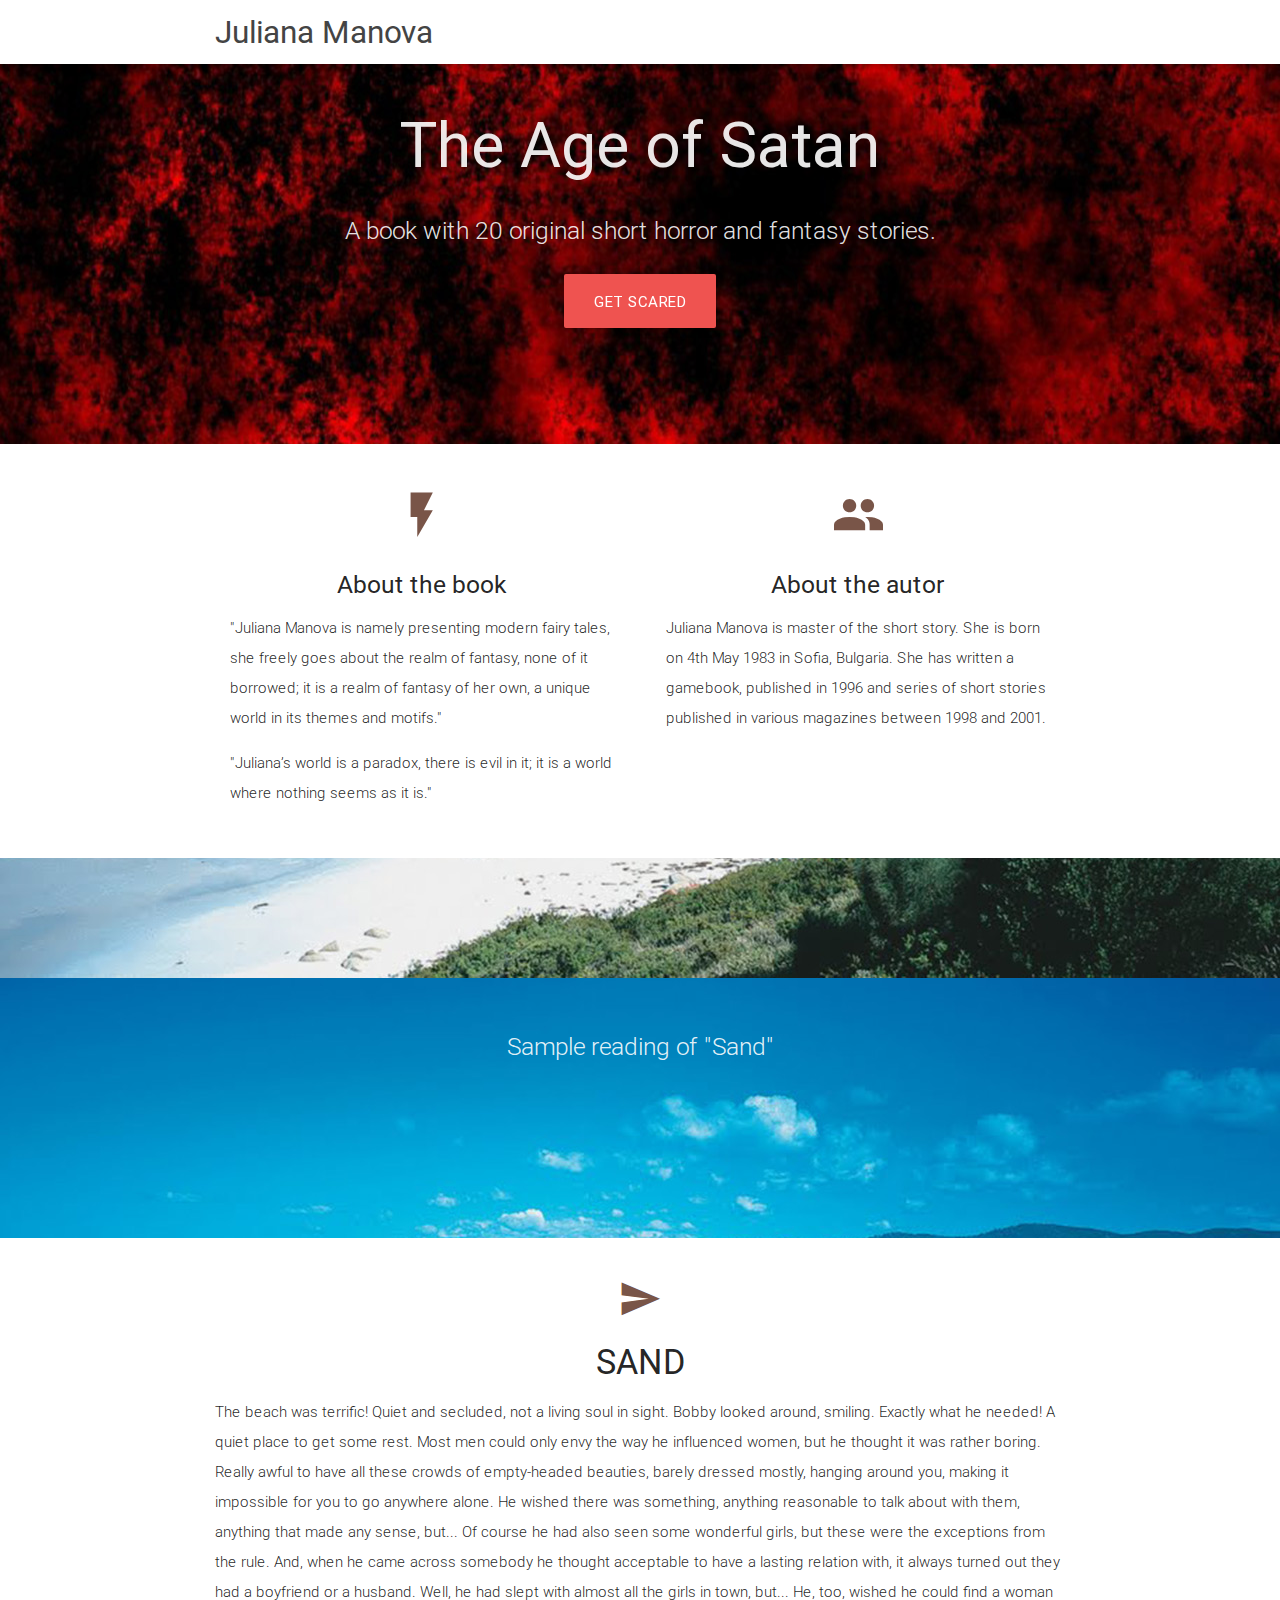
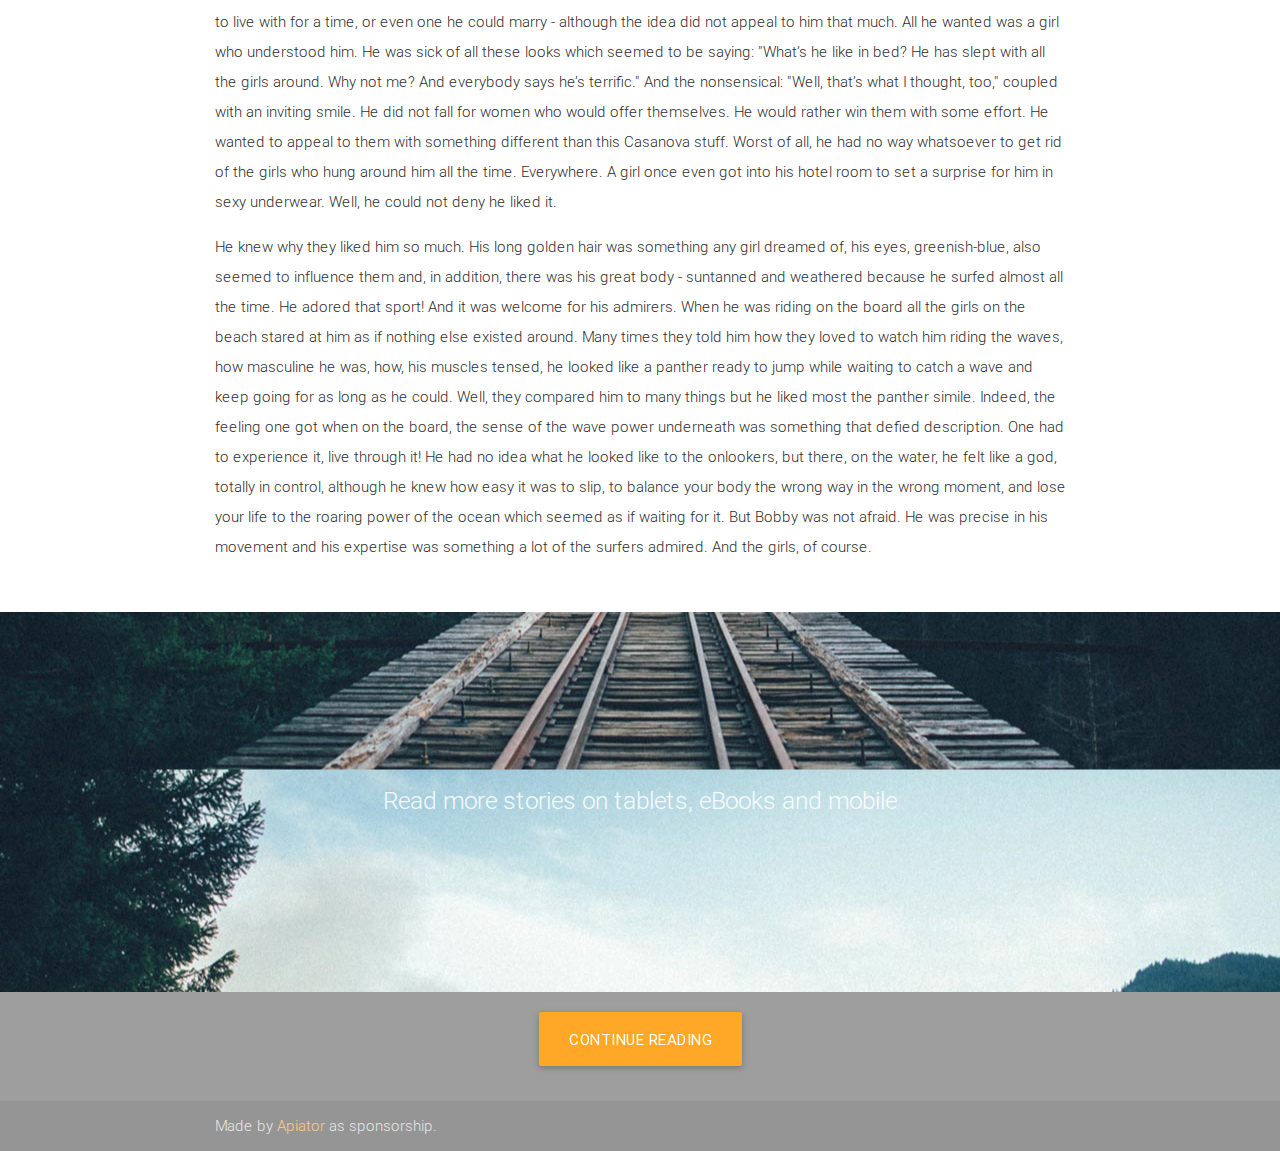
==== index.html @ d9682279 "meta added" ====
<!DOCTYPE html>
<html lang="en">
<head>
  <meta http-equiv="Content-Type" content="text/html; charset=UTF-8"/>
  <meta name="viewport" content="width=device-width, initial-scale=1, maximum-scale=1.0, user-scalable=no"/>
  <title>The Age of Satan - by Juliana Manova</title>
    <meta name="description" content="The Age of Satan is book by Juliana Manova. This book contains 20 short horror stories and fantastic stories." />
    <meta name="keywords" content="The Age of Satan, horror book, horror stories, fantastic stories" />
    <meta name="author" content="Juliana Manova" />
    <meta name="robots" content="index, follow" />
  <!-- CSS  -->
  <link href="css/materialize.css" type="text/css" rel="stylesheet" media="screen,projection"/>
  <link href="css/style.css" type="text/css" rel="stylesheet" media="screen,projection"/>
</head>
<body>
  <nav class="white" role="navigation">
    <div class="nav-wrapper container">
      <a id="logo-container" href="#" class="brand-logo">Juliana Manova</a>

    </div>
  </nav>

  <div id="index-banner" class="parallax-container">
    <div class="section no-pad-bot">
      <div class="container">
        <br><br>
        <h1 class="header center text-lighten-2">The Age of Satan</h1>
        <div class="row center">
          <h5 class="header col s12 light">A book with 20 original short horror and fantasy stories.</h5>
        </div>
        <div class="row center">
          <a href="https://leanpub.com/theageofsatan" id="download-button" class="btn-large waves-effect waves-light red lighten-1">Get Scared</a>
        </div>
        <br><br>

      </div>
    </div>
    <div class="parallax"><img src="ageofthesatan.jpg" alt="The Age of Satan cover"></div>
  </div>


  <div class="container">
    <div class="section">

      <!--   Icon Section   -->
      <div class="row">
        <div class="col s12 m6">
          <div class="icon-block">
            <h2 class="center brown-text"><i class="mdi-image-flash-on"></i></h2>
            <h5 class="center">About the book</h5>

            <p class="light">"Juliana Manova is namely presenting modern fairy tales, she freely goes about the realm of fantasy, none of it borrowed; it is a realm of fantasy of her own, a unique world in its themes and motifs."</p>
              <p class="light">"Juliana’s world is a paradox, there is evil in it; it is a world where nothing seems as it is."</p>
          </div>
        </div>

        <div class="col s12 m6">
          <div class="icon-block">
            <h2 class="center brown-text"><i class="mdi-social-group"></i></h2>
            <h5 class="center">About the autor</h5>

            <p class="light">Juliana Manova is master of the short story. She is born on 4th May 1983 in Sofia, Bulgaria. She has written a gamebook, published in 1996 and series of short stories published in various magazines between 1998 and 2001.</p>
          </div>
        </div>

      </div>

    </div>
  </div>


  <div class="parallax-container valign-wrapper">
    <div class="section no-pad-bot">
      <div class="container">
        <div class="row center">
          <h5 class="header col s12 light">Sample reading of "Sand"</h5>
        </div>
      </div>
    </div>
    <div class="parallax"><img src="sand-story.jpg" alt="Sand story cover"></div>
  </div>

  <div class="container">
    <div class="section">

      <div class="row">
        <div class="col s12 center">
          <h3><i class="mdi-content-send brown-text"></i></h3>
          <h4>SAND</h4>
            <p class="left-align light">The beach was terrific! Quiet and secluded, not a living soul in sight. Bobby looked around, smiling. Exactly what he needed! A quiet place to get some rest. Most men could only envy the way he influenced women, but he thought it was rather boring. Really awful to have all these crowds of empty-headed beauties, barely dressed mostly, hanging around you, making it impossible for you to go anywhere alone. He wished there was something, anything reasonable to talk about with them, anything that made any sense, but... Of course he had also seen some wonderful girls, but these were the exceptions from the rule. And, when he came across somebody he thought acceptable to have a lasting relation with, it always turned out they had a boyfriend or a husband. Well, he had slept with almost all the girls in town, but... He, too, wished he could find a woman to live with for a time, or even one he could marry - although the idea did not appeal to him that much. All he wanted was a girl who understood him. He was sick of all these looks which seemed to be saying: "What’s he like in bed? He has slept with all the girls around. Why not me? And everybody says he’s terrific." And the nonsensical: "Well, that’s what I thought, too," coupled with an inviting smile. He did not fall for women who would offer themselves. He would rather win them with some effort. He wanted to appeal to them with something different than this Casanova stuff. Worst of all, he had no way whatsoever to get rid of the girls who hung around him all the time. Everywhere. A girl once even got into his hotel room to set a surprise for him in sexy underwear. Well, he could not deny he liked it.</p>
            <p class="left-align light">He knew why they liked him so much. His long golden hair was something any girl dreamed of, his eyes, greenish-blue, also seemed to influence them and, in addition, there was his great body - suntanned and weathered because he surfed almost all the time. He adored that sport! And it was welcome for his admirers. When he was riding on the board all the girls on the beach stared at him as if nothing else existed around. Many times they told him how they loved to watch him riding the waves, how masculine he was, how, his muscles tensed, he looked like a panther ready to jump while waiting to catch a wave and keep going for as long as he could. Well, they compared him to many things but he liked most the panther simile. Indeed, the feeling one got when on the board, the sense of the wave power underneath was something that defied description. One had to experience it, live through it! He had no idea what he looked like to the onlookers, but there, on the water, he felt like a god, totally in control, although he knew how easy it was to slip, to balance your body the wrong way in the wrong moment, and lose your life to the roaring power of the ocean which seemed as if waiting for it. But Bobby was not afraid. He was precise in his movement and his expertise was something a lot of the surfers admired. And the girls, of course.</p>
        </div>
      </div>

    </div>
  </div>


  <div class="parallax-container valign-wrapper">
    <div class="section no-pad-bot">
      <div class="container">
        <div class="row center">
          <h5 class="header col s12 light">Read more stories on tablets, eBooks and mobile</h5>
        </div>
      </div>
    </div>
    <div class="parallax"><img src="readroad.jpg" alt="Read more stories down the road"></div>
  </div>

  <footer class="page-footer grey">
    <div class="container">
        <div class="row center">
            <a href="https://leanpub.com/theageofsatan" id="download-button" class="btn-large waves-effect waves-light orange lighten-1">Continue reading</a>
        </div>
    </div>
    <div class="footer-copyright">
      <div class="container">
      Made by <a class="orange-text text-lighten-3" href="http://www.apiator.net/">Apiator</a> as sponsorship.
      </div>
    </div>
  </footer>


  <!--  Scripts-->
  <script src="https://code.jquery.com/jquery-2.1.1.min.js"></script>
  <script src="js/materialize.js"></script>
  <script src="js/init.js"></script>

  </body>
</html>
---- css/style.css ----
/* Custom Stylesheet */
/**
 * Use this file to override Materialize files so you can update
 * the core Materialize files in the future
 *
 * Made By MaterializeCSS.com
 */

nav ul a,
nav .brand-logo {
  color: #444;
}

p {
  line-height: 2rem;
}

.button-collapse {
  color: #26a69a;
}

.parallax-container {
  min-height: 380px;
  line-height: 0;
  height: auto;
  color: rgba(255,255,255,.9);
}
  .parallax-container .section {
    width: 100%;
  }

@media only screen and (max-width : 992px) {
  .parallax-container .section {
    position: absolute;
    top: 40%;
  }
  #index-banner .section {
    top: 10%;
  }
}

@media only screen and (max-width : 600px) {
  #index-banner .section {
    top: 0;
  }
}


.icon-block {
  padding: 0 15px;
}

footer.page-footer {
  margin: 0;
}
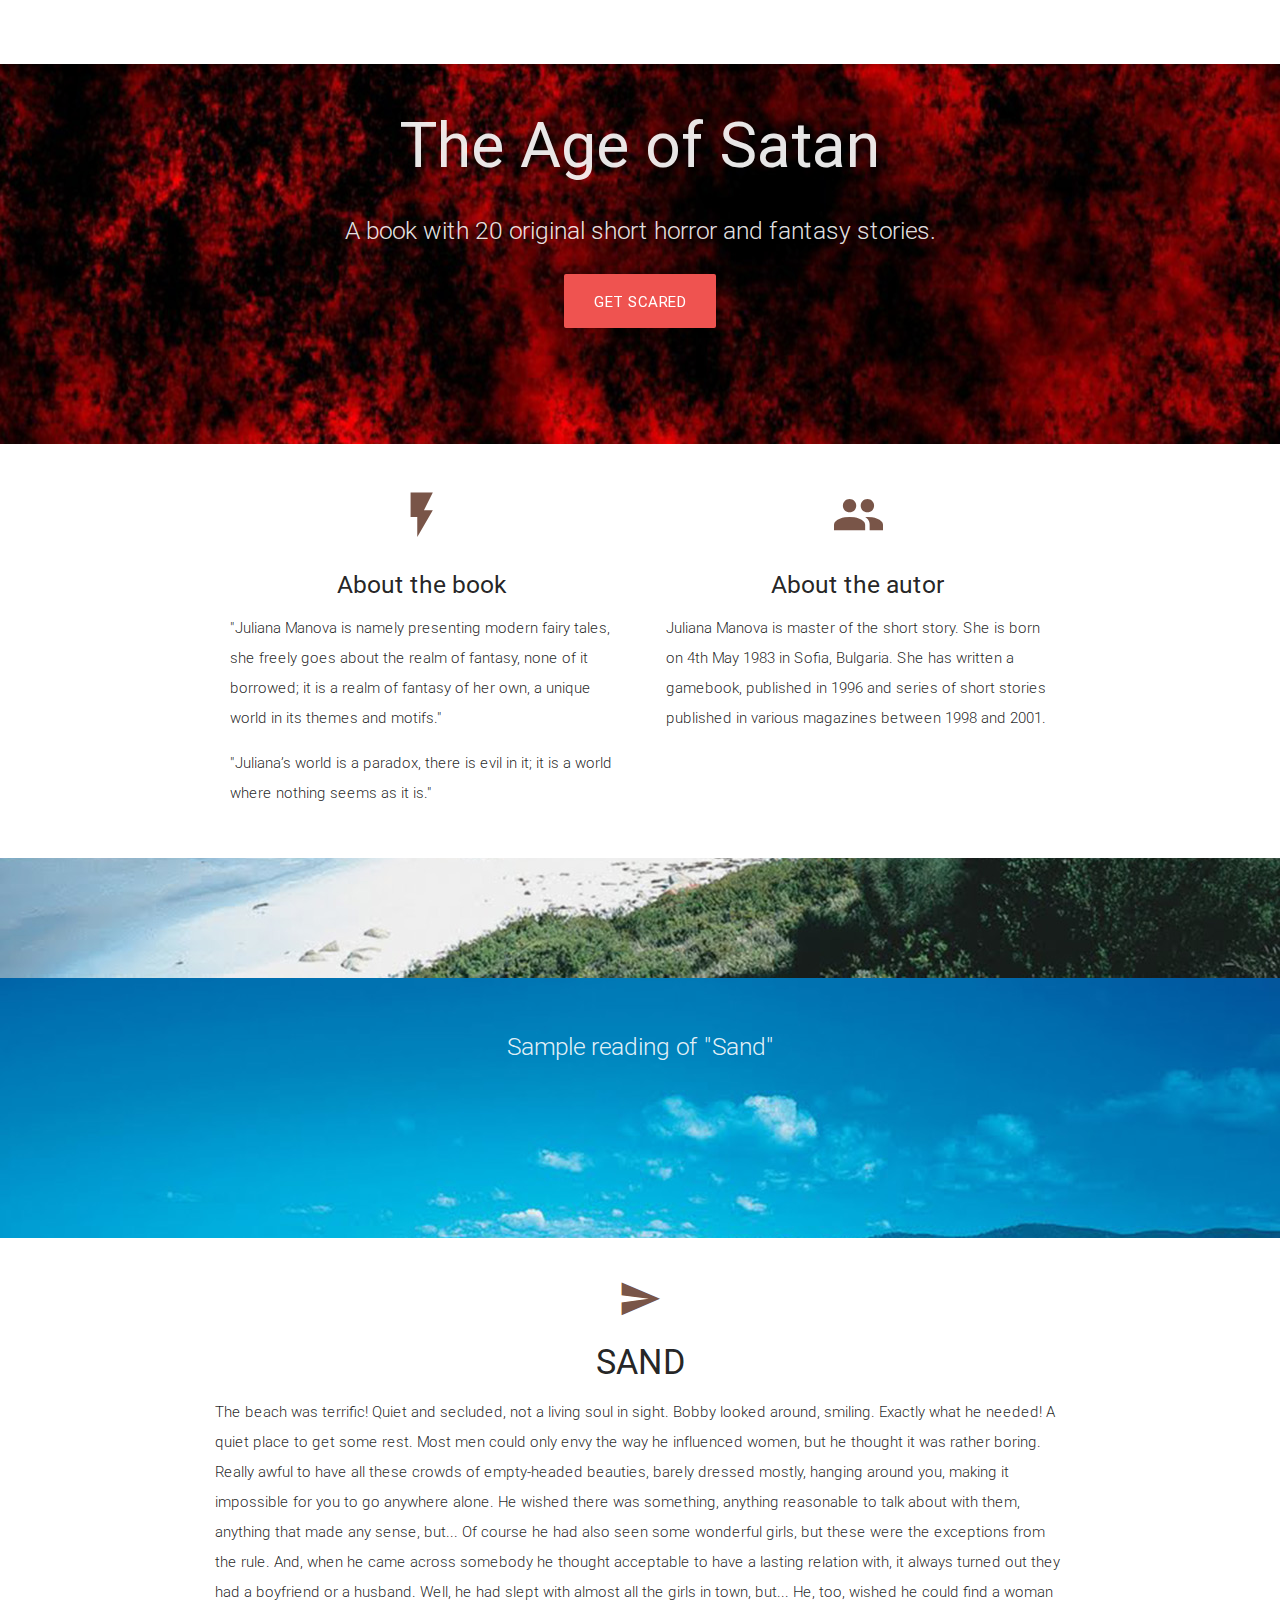
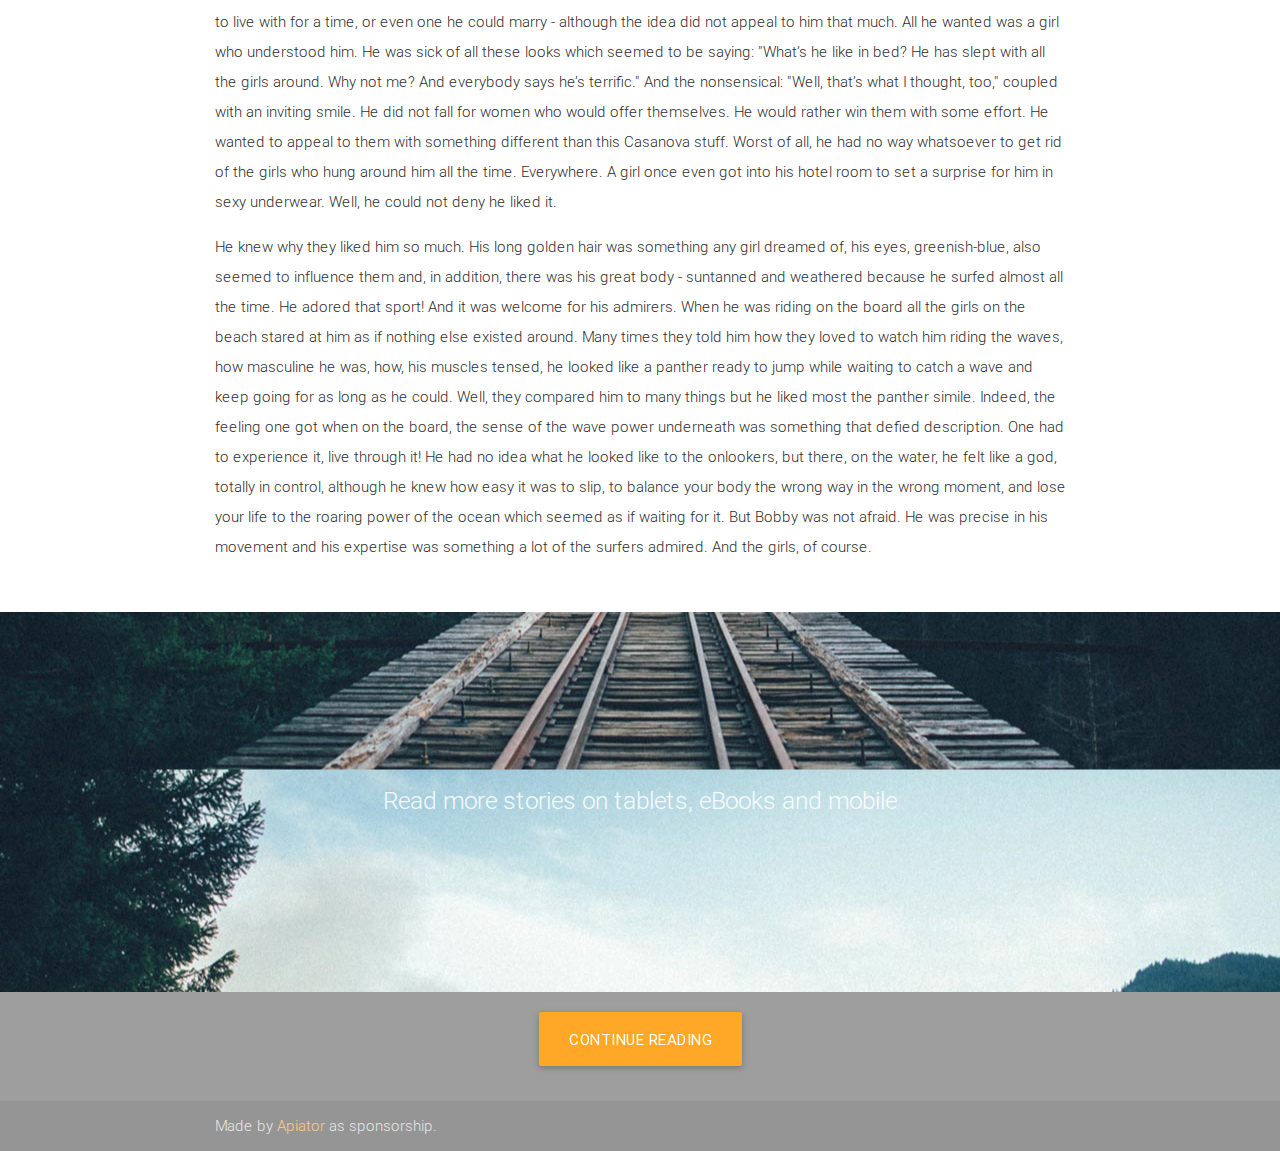
==== commit 15cecd5a: "styles inlined" ====
--- a/index.html
+++ b/index.html
@@ -9,8 +9,46 @@
     <meta name="author" content="Juliana Manova" />
     <meta name="robots" content="index, follow" />
   <!-- CSS  -->
-  <link href="css/materialize.css" type="text/css" rel="stylesheet" media="screen,projection"/>
-  <link href="css/style.css" type="text/css" rel="stylesheet" media="screen,projection"/>
+  <link href="css/materialize.min.css" type="text/css" rel="stylesheet" media="screen,projection"/>
+    <style type="text/css">
+        p {
+            line-height: 2rem;
+        }
+        .parallax-container {
+            min-height: 380px;
+            line-height: 0;
+            height: auto;
+            color: rgba(255,255,255,.9);
+        }
+        .parallax-container .section {
+            width: 100%;
+        }
+
+        @media only screen and (max-width : 992px) {
+            .parallax-container .section {
+                position: absolute;
+                top: 40%;
+            }
+            #index-banner .section {
+                top: 10%;
+            }
+        }
+
+        @media only screen and (max-width : 600px) {
+            #index-banner .section {
+                top: 0;
+            }
+        }
+
+
+        .icon-block {
+            padding: 0 15px;
+        }
+
+        footer.page-footer {
+            margin: 0;
+        }
+    </style>
 </head>
 <body>
   <nav class="white" role="navigation">
@@ -124,7 +162,13 @@
   <!--  Scripts-->
   <script src="https://code.jquery.com/jquery-2.1.1.min.js"></script>
   <script src="js/materialize.js"></script>
-  <script src="js/init.js"></script>
+  <script type="text/javascript">
+      (function($){
+          $(function(){
+              $('.parallax').parallax();
+          });
+      })(jQuery);
+  </script>
 
   </body>
 </html>
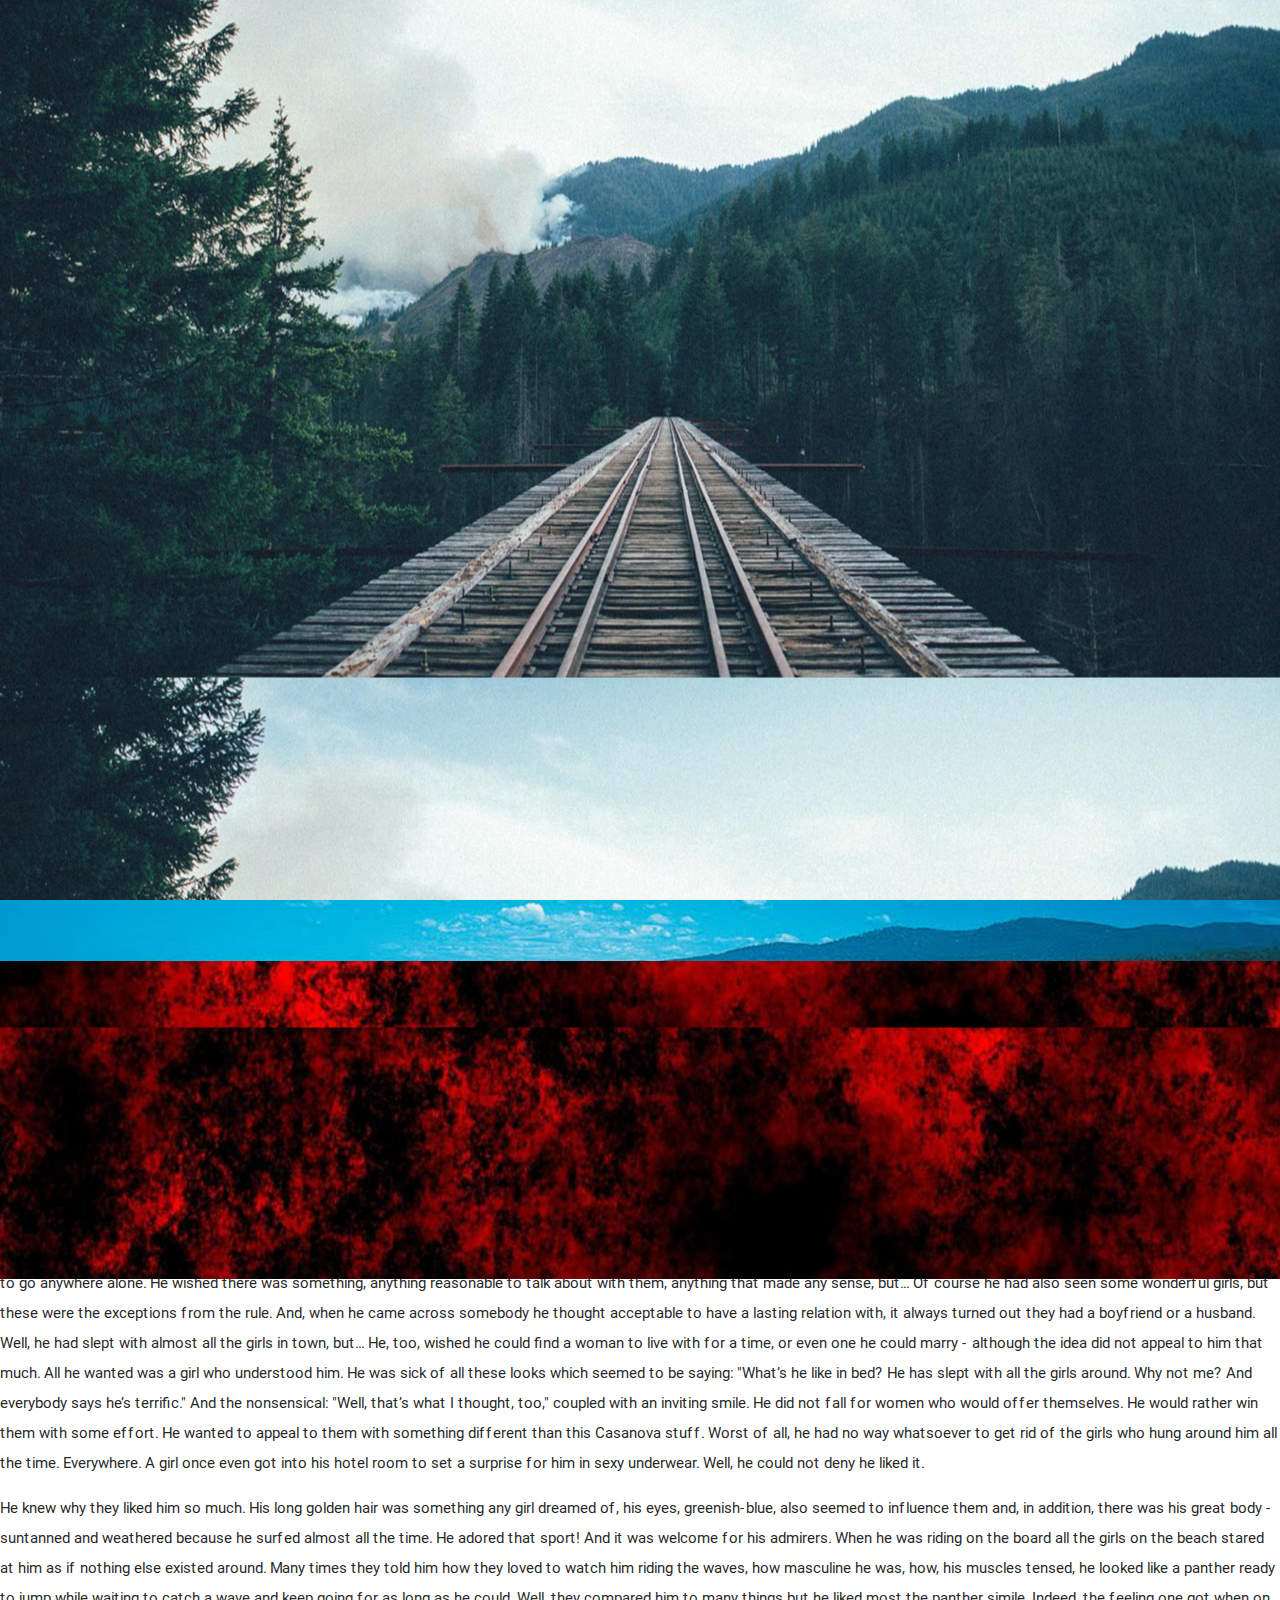
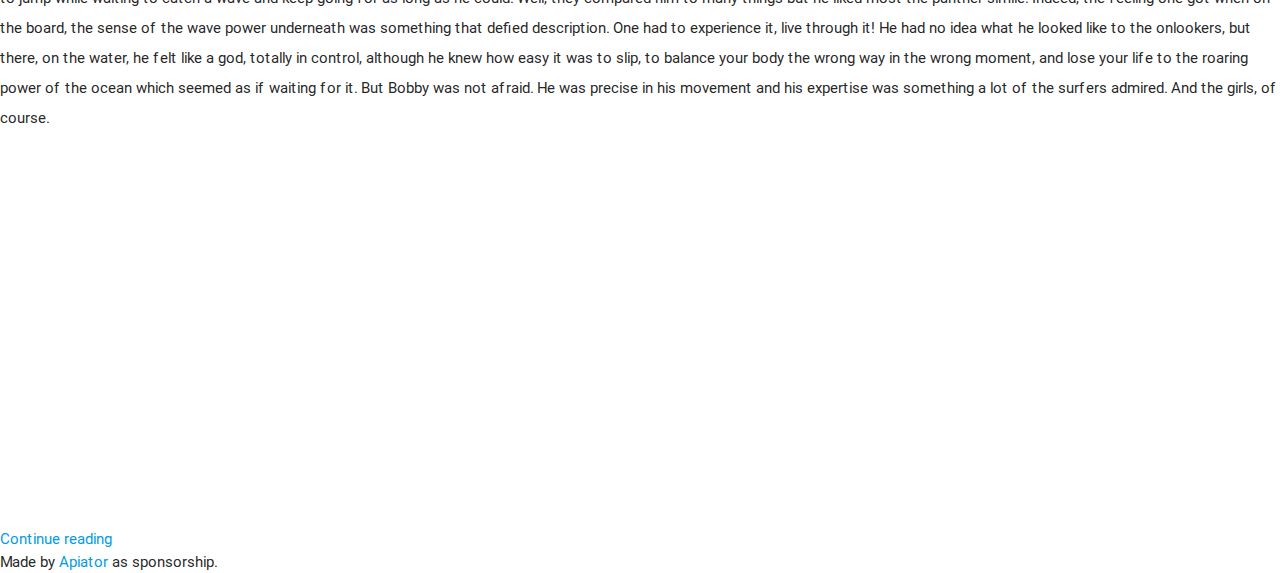
==== commit 2036f09d: "optimisations" ====
--- a/index.html
+++ b/index.html
@@ -9,7 +9,7 @@
     <meta name="author" content="Juliana Manova" />
     <meta name="robots" content="index, follow" />
   <!-- CSS  -->
-  <link href="css/materialize.min.css" type="text/css" rel="stylesheet" media="screen,projection"/>
+  <link href="css/materialize.css" type="text/css" rel="stylesheet" media="screen,projection"/>
     <style type="text/css">
         p {
             line-height: 2rem;
@@ -53,7 +53,7 @@
 <body>
   <nav class="white" role="navigation">
     <div class="nav-wrapper container">
-      <a id="logo-container" href="#" class="brand-logo">Juliana Manova</a>
+      <a id="logo-container" href="#" class="brand-logo brown-text">Juliana Manova</a>
 
     </div>
   </nav>
@@ -67,7 +67,7 @@
           <h5 class="header col s12 light">A book with 20 original short horror and fantasy stories.</h5>
         </div>
         <div class="row center">
-          <a href="https://leanpub.com/theageofsatan" id="download-button" class="btn-large waves-effect waves-light red lighten-1">Get Scared</a>
+          <a href="https://leanpub.com/theageofsatan" class="btn-large waves-effect waves-light red lighten-1">Get Scared</a>
         </div>
         <br><br>
 
@@ -148,7 +148,7 @@
   <footer class="page-footer grey">
     <div class="container">
         <div class="row center">
-            <a href="https://leanpub.com/theageofsatan" id="download-button" class="btn-large waves-effect waves-light orange lighten-1">Continue reading</a>
+            <a href="https://leanpub.com/theageofsatan" class="btn-large waves-effect waves-light orange lighten-1">Continue reading</a>
         </div>
     </div>
     <div class="footer-copyright">
@@ -161,7 +161,7 @@
 
   <!--  Scripts-->
   <script src="https://code.jquery.com/jquery-2.1.1.min.js"></script>
-  <script src="js/materialize.js"></script>
+  <script src="js/materialize.min.js"></script>
   <script type="text/javascript">
       (function($){
           $(function(){
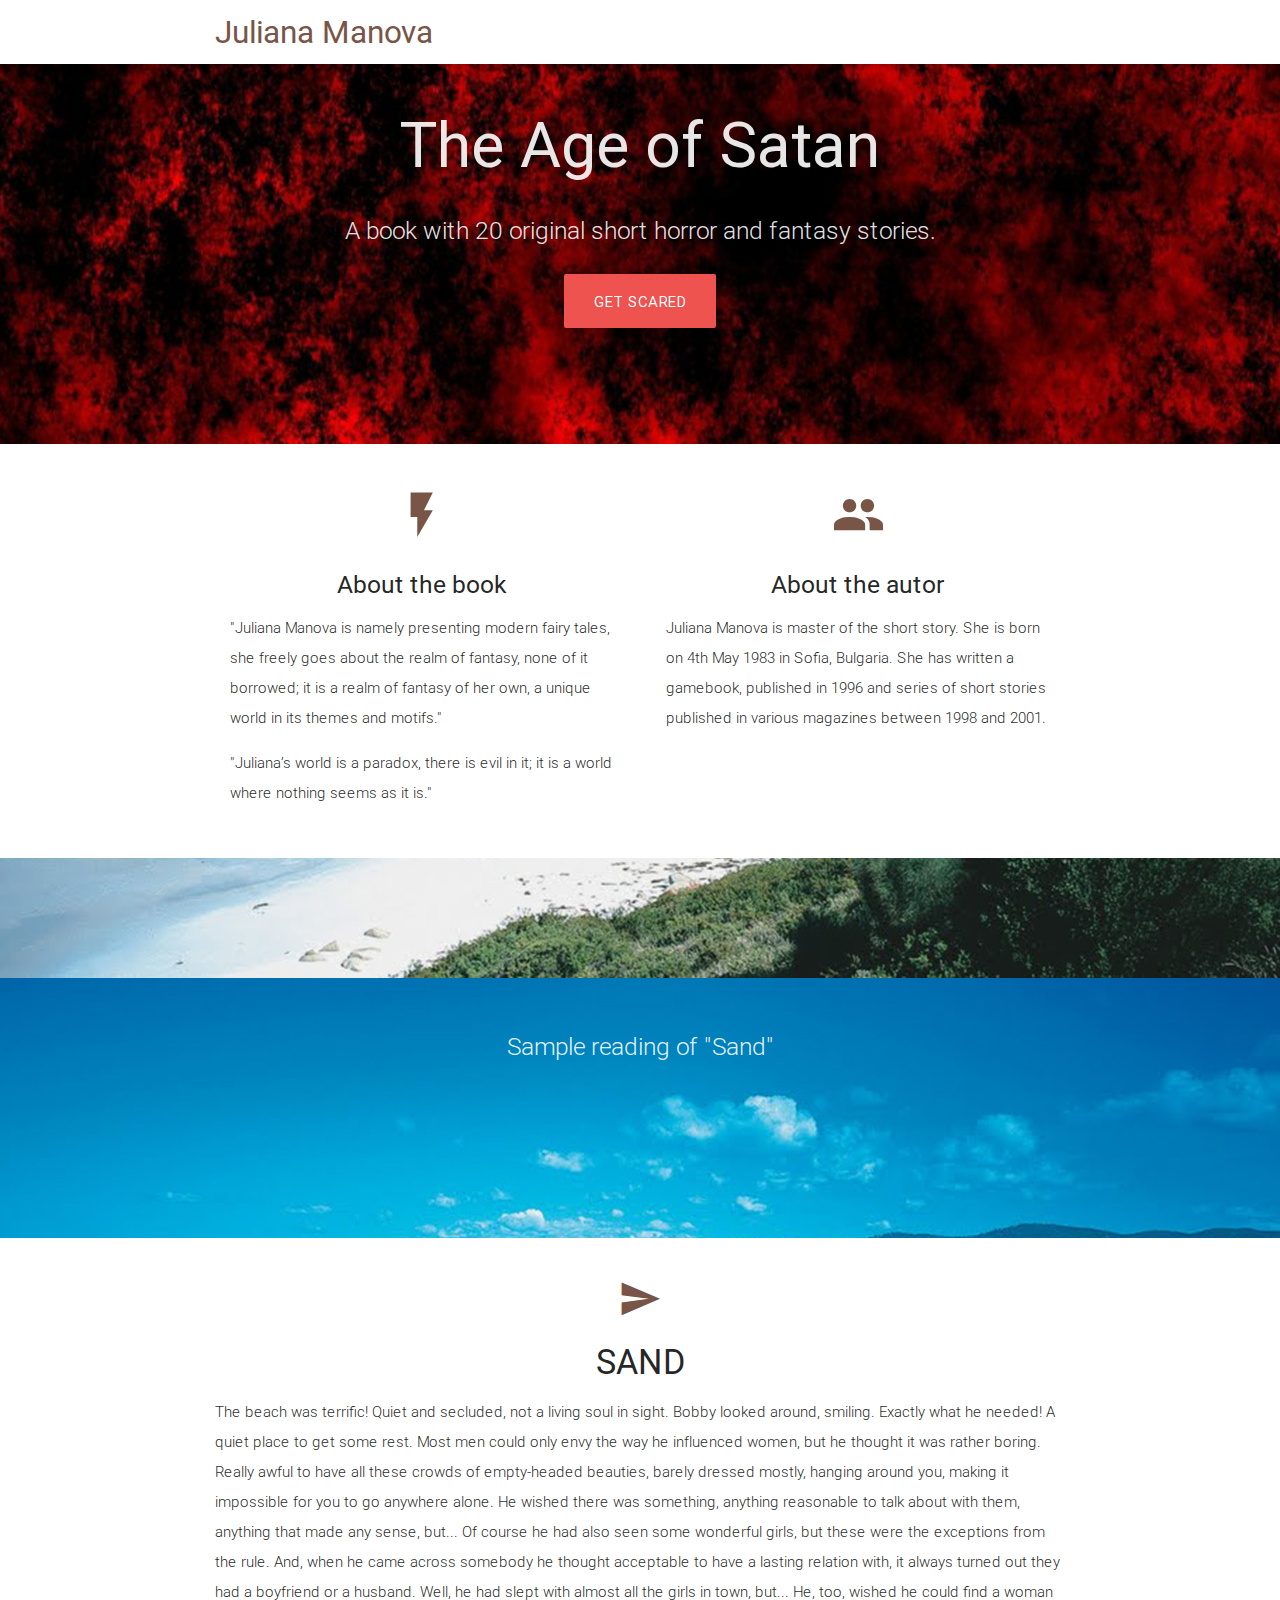
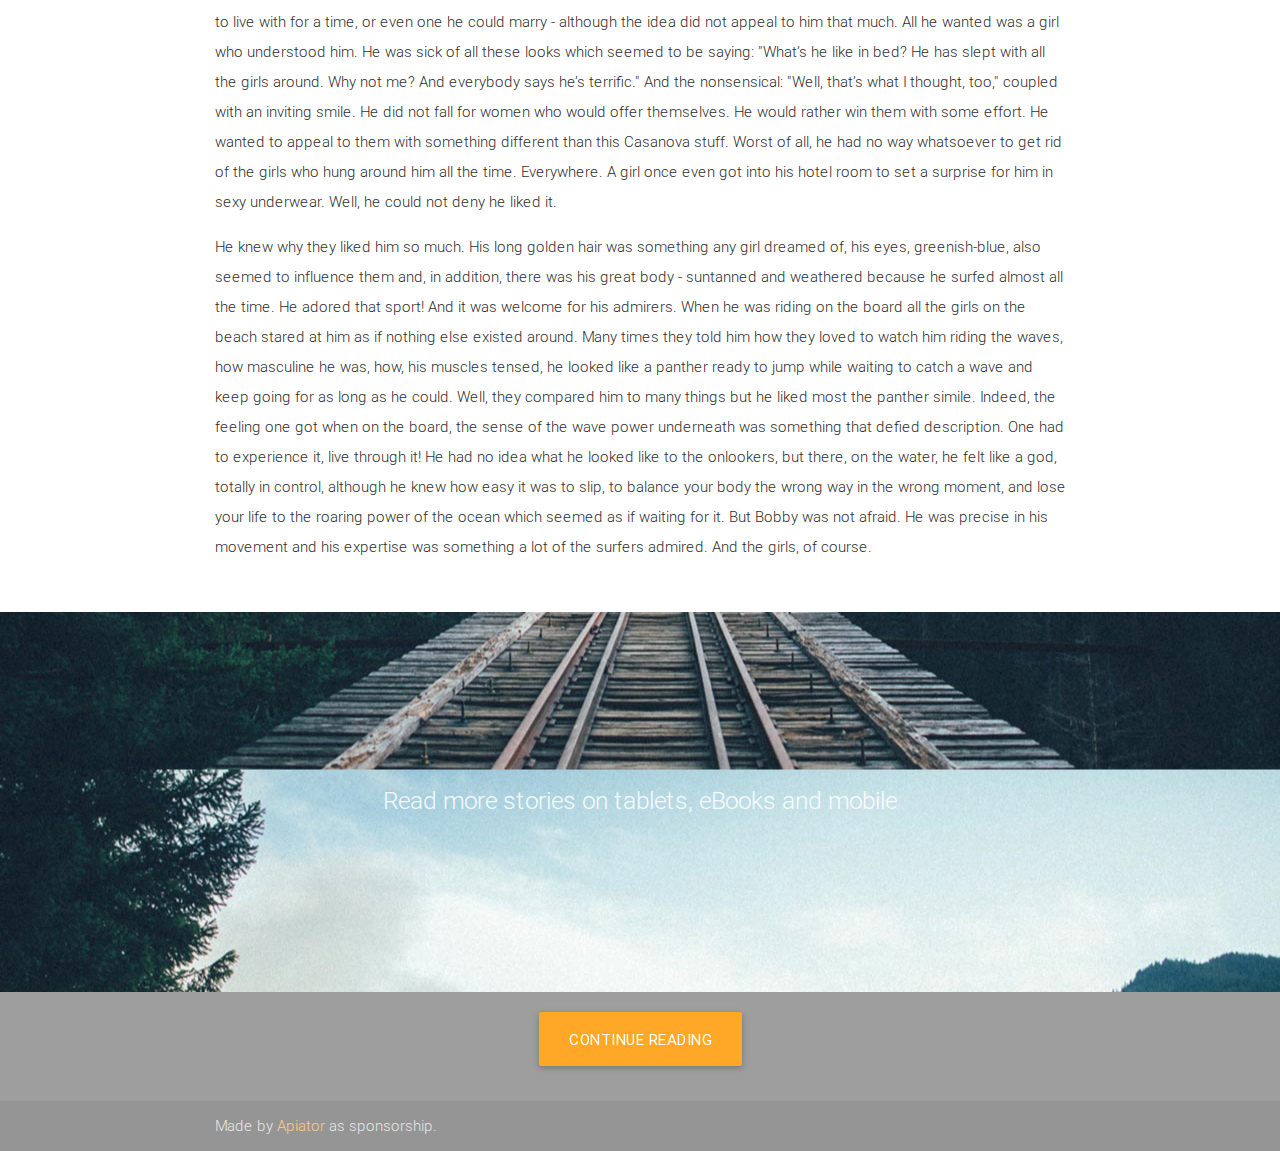
==== commit a2e76fb5: "optimisatino fix" ====
--- a/index.html
+++ b/index.html
@@ -9,7 +9,7 @@
     <meta name="author" content="Juliana Manova" />
     <meta name="robots" content="index, follow" />
   <!-- CSS  -->
-  <link href="css/materialize.css" type="text/css" rel="stylesheet" media="screen,projection"/>
+  <link href="css/materialize.min.css" type="text/css" rel="stylesheet" media="screen,projection"/>
     <style type="text/css">
         p {
             line-height: 2rem;
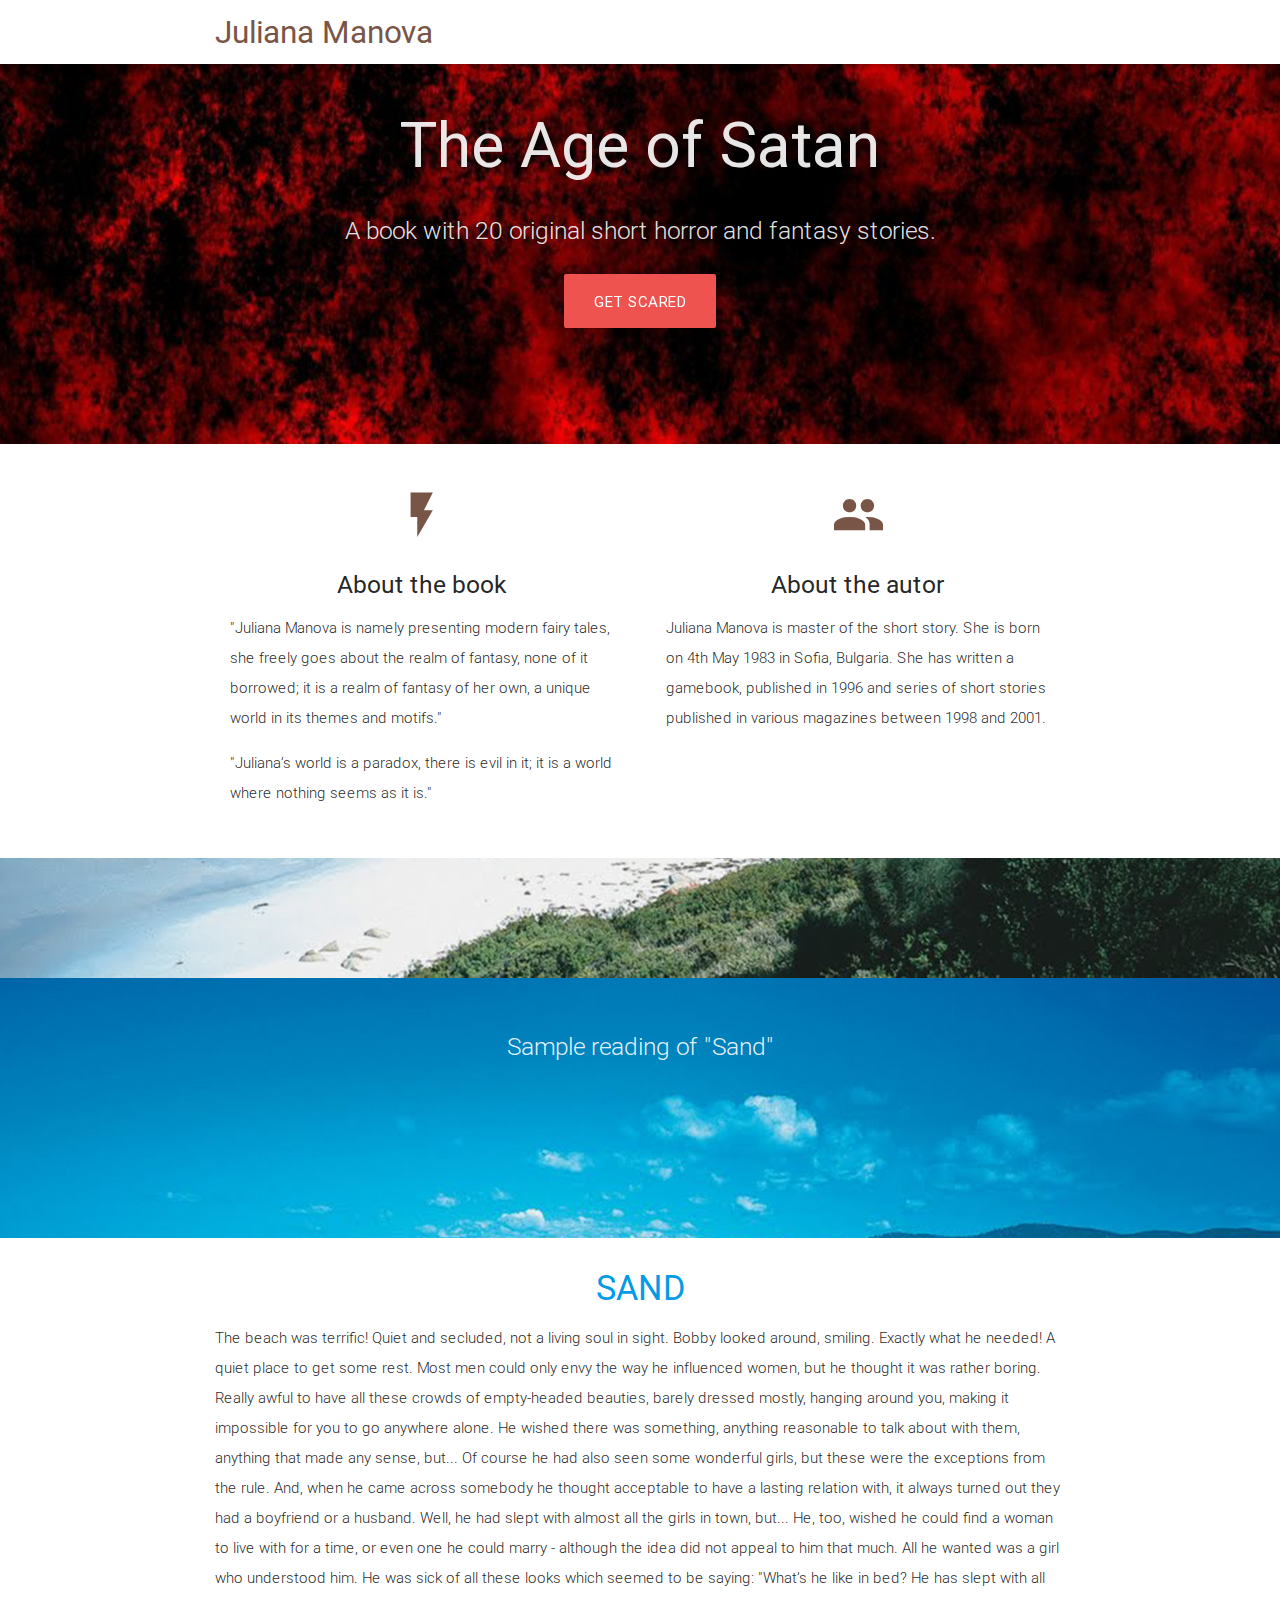
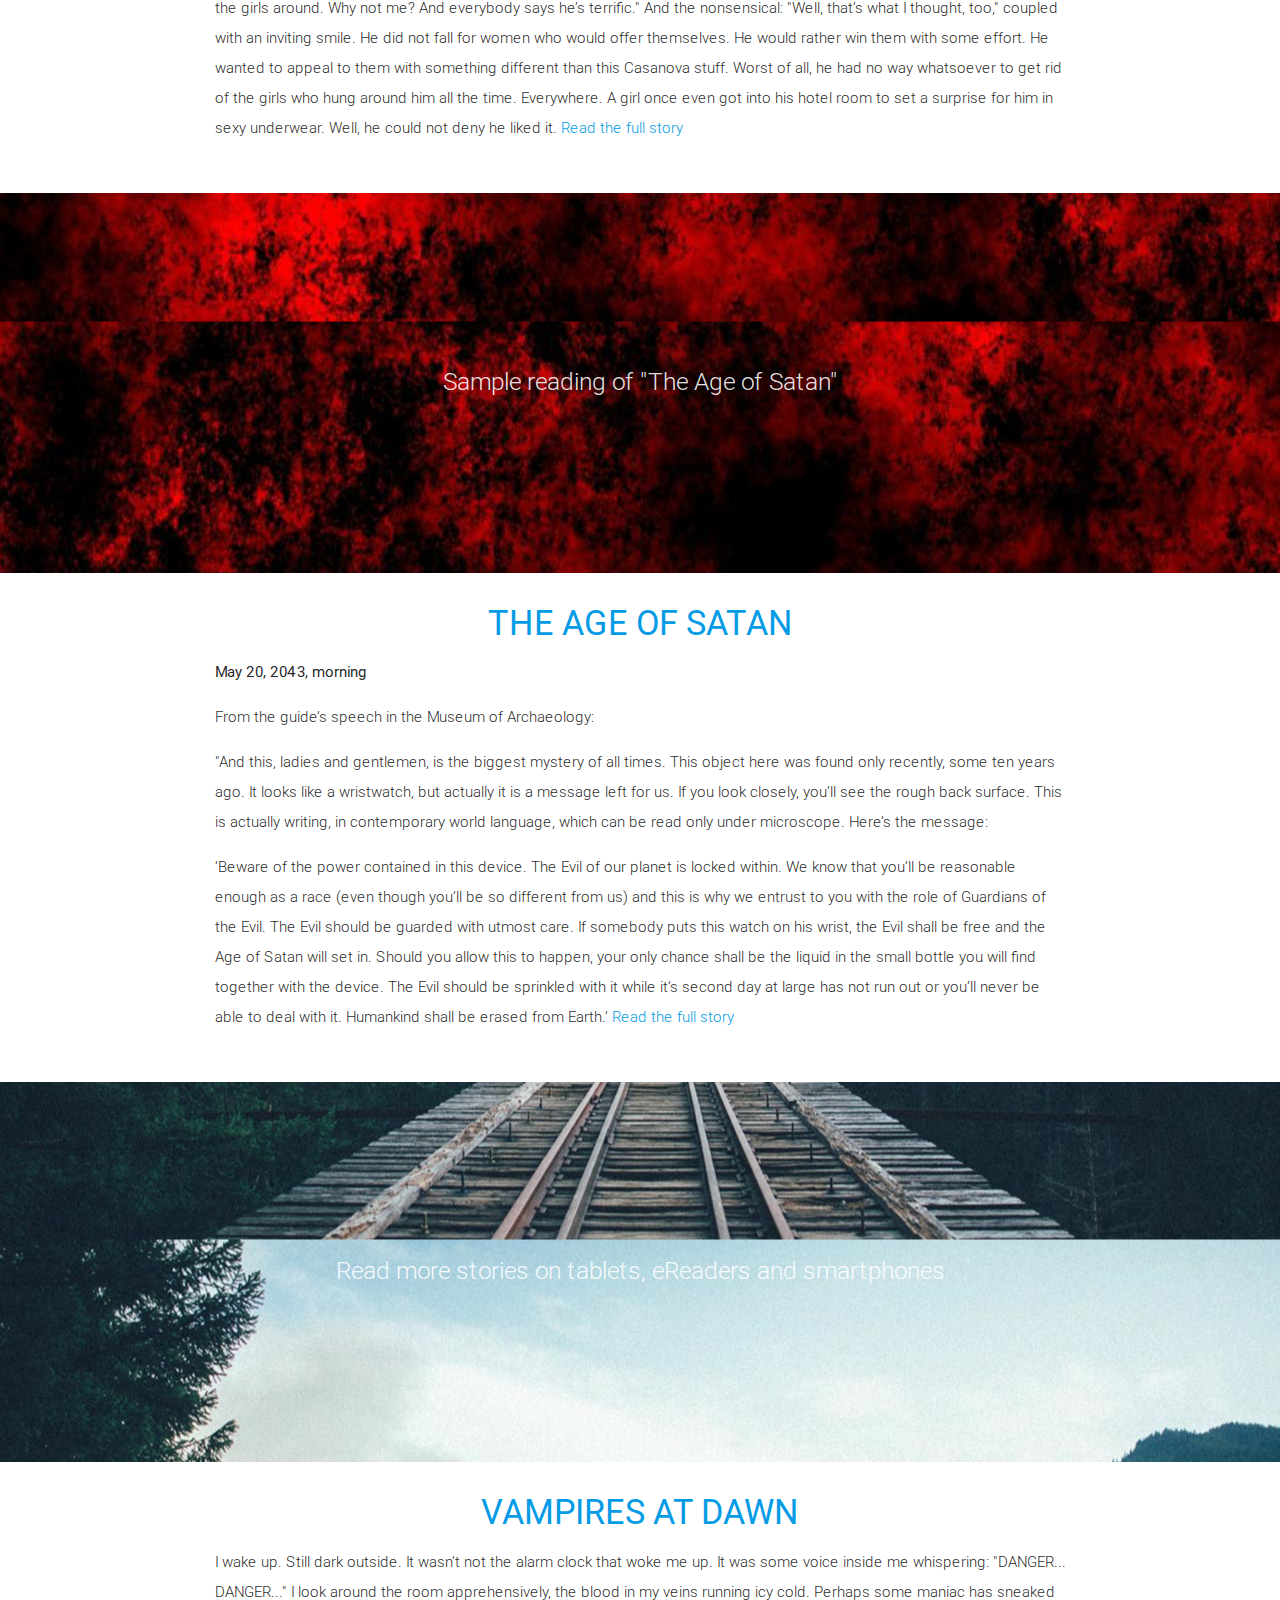
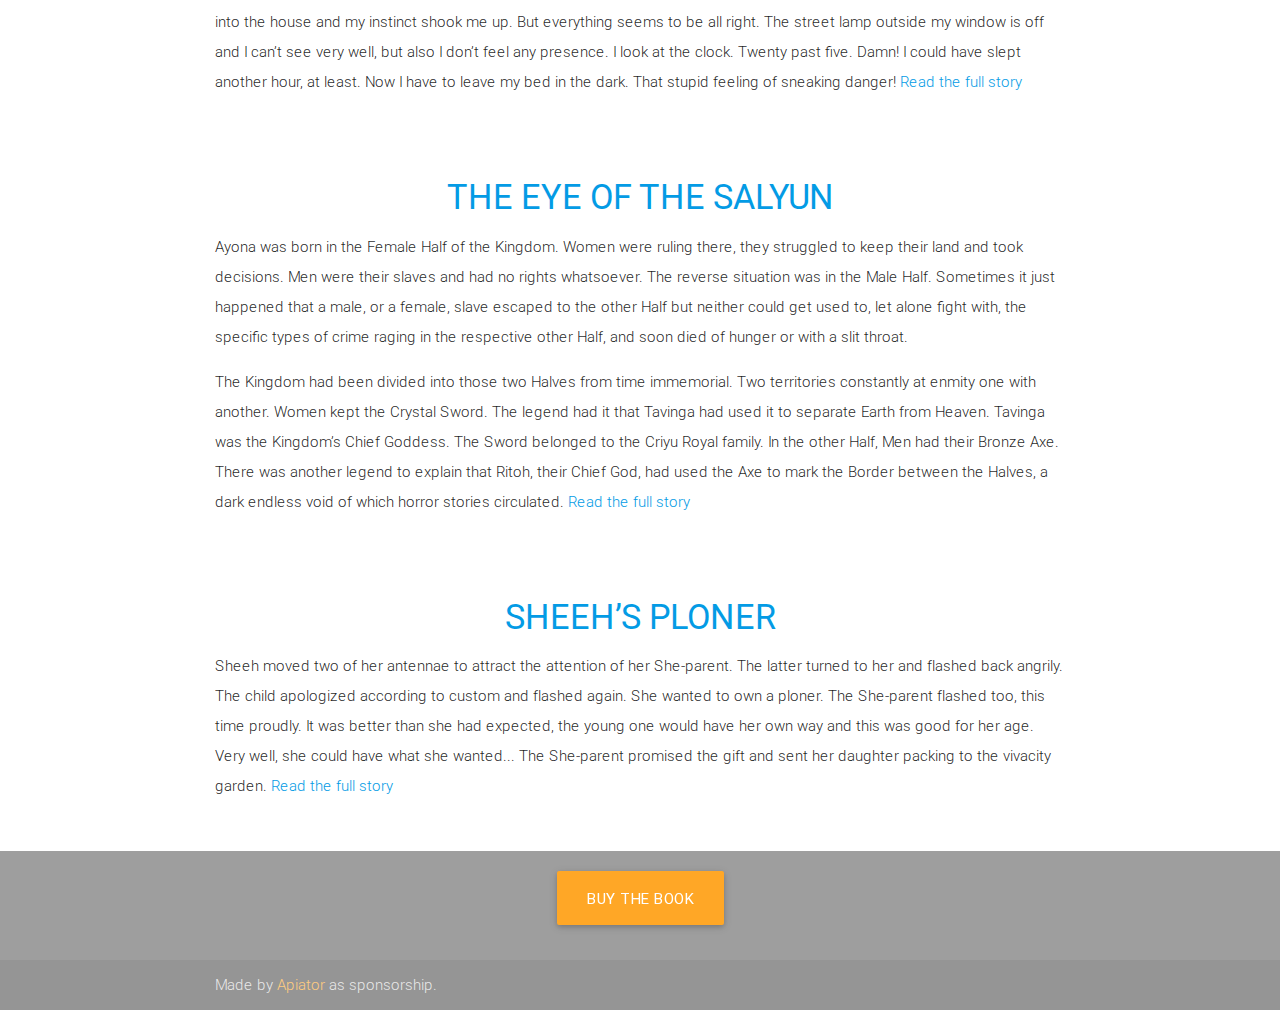
==== commit 977001ed: "artilcles extracted" ====
--- a/index.html
+++ b/index.html
@@ -1,46 +1,49 @@
 <!DOCTYPE html>
 <html lang="en">
 <head>
-  <meta http-equiv="Content-Type" content="text/html; charset=UTF-8"/>
-  <meta name="viewport" content="width=device-width, initial-scale=1, maximum-scale=1.0, user-scalable=no"/>
-  <title>The Age of Satan - by Juliana Manova</title>
-    <meta name="description" content="The Age of Satan is book by Juliana Manova. This book contains 20 short horror stories and fantastic stories." />
-    <meta name="keywords" content="The Age of Satan, horror book, horror stories, fantastic stories" />
-    <meta name="author" content="Juliana Manova" />
-    <meta name="robots" content="index, follow" />
-  <!-- CSS  -->
-  <link href="css/materialize.min.css" type="text/css" rel="stylesheet" media="screen,projection"/>
+    <meta http-equiv="Content-Type" content="text/html; charset=UTF-8"/>
+    <meta name="viewport" content="width=device-width, initial-scale=1, maximum-scale=1.0, user-scalable=no"/>
+    <title>The Age of Satan - by Juliana Manova</title>
+    <meta name="description"
+          content="The Age of Satan is book by Juliana Manova. This book contains 20 short horror stories and fantastic stories."/>
+    <meta name="keywords" content="The Age of Satan, horror book, horror stories, fantastic stories"/>
+    <meta name="author" content="Juliana Manova"/>
+    <meta name="robots" content="index, follow"/>
+    <!-- CSS  -->
+    <link href="css/materialize.min.css" type="text/css" rel="stylesheet" media="screen,projection"/>
     <style type="text/css">
         p {
             line-height: 2rem;
         }
+
         .parallax-container {
             min-height: 380px;
             line-height: 0;
             height: auto;
-            color: rgba(255,255,255,.9);
-        }
+            color: rgba(255, 255, 255, .9);
+        }
+
         .parallax-container .section {
             width: 100%;
         }
 
-        @media only screen and (max-width : 992px) {
+        @media only screen and (max-width: 992px) {
             .parallax-container .section {
                 position: absolute;
                 top: 40%;
             }
+
             #index-banner .section {
                 top: 10%;
             }
         }
 
-        @media only screen and (max-width : 600px) {
+        @media only screen and (max-width: 600px) {
             #index-banner .section {
                 top: 0;
             }
         }
 
-
         .icon-block {
             padding: 0 15px;
         }
@@ -51,124 +54,271 @@
     </style>
 </head>
 <body>
-  <nav class="white" role="navigation">
+<nav class="white" role="navigation">
     <div class="nav-wrapper container">
-      <a id="logo-container" href="#" class="brand-logo brown-text">Juliana Manova</a>
-
-    </div>
-  </nav>
-
-  <div id="index-banner" class="parallax-container">
+        <a id="logo-container" href="#" class="brand-logo brown-text">Juliana Manova</a>
+
+    </div>
+</nav>
+
+<div id="index-banner" class="parallax-container">
     <div class="section no-pad-bot">
-      <div class="container">
-        <br><br>
-        <h1 class="header center text-lighten-2">The Age of Satan</h1>
-        <div class="row center">
-          <h5 class="header col s12 light">A book with 20 original short horror and fantasy stories.</h5>
-        </div>
-        <div class="row center">
-          <a href="https://leanpub.com/theageofsatan" class="btn-large waves-effect waves-light red lighten-1">Get Scared</a>
-        </div>
-        <br><br>
-
-      </div>
+        <div class="container">
+            <br><br>
+
+            <h1 class="header center text-lighten-2">The Age of Satan</h1>
+
+            <div class="row center">
+                <h5 class="header col s12 light">A book with 20 original short horror and fantasy stories.</h5>
+            </div>
+            <div class="row center">
+                <a href="https://leanpub.com/theageofsatan" class="btn-large waves-effect waves-light red lighten-1">Get
+                    Scared</a>
+            </div>
+            <br><br>
+
+        </div>
     </div>
     <div class="parallax"><img src="ageofthesatan.jpg" alt="The Age of Satan cover"></div>
-  </div>
-
-
-  <div class="container">
-    <div class="section">
-
-      <!--   Icon Section   -->
-      <div class="row">
-        <div class="col s12 m6">
-          <div class="icon-block">
-            <h2 class="center brown-text"><i class="mdi-image-flash-on"></i></h2>
-            <h5 class="center">About the book</h5>
-
-            <p class="light">"Juliana Manova is namely presenting modern fairy tales, she freely goes about the realm of fantasy, none of it borrowed; it is a realm of fantasy of her own, a unique world in its themes and motifs."</p>
-              <p class="light">"Juliana’s world is a paradox, there is evil in it; it is a world where nothing seems as it is."</p>
-          </div>
-        </div>
-
-        <div class="col s12 m6">
-          <div class="icon-block">
-            <h2 class="center brown-text"><i class="mdi-social-group"></i></h2>
-            <h5 class="center">About the autor</h5>
-
-            <p class="light">Juliana Manova is master of the short story. She is born on 4th May 1983 in Sofia, Bulgaria. She has written a gamebook, published in 1996 and series of short stories published in various magazines between 1998 and 2001.</p>
-          </div>
-        </div>
-
-      </div>
-
-    </div>
-  </div>
-
-
-  <div class="parallax-container valign-wrapper">
+</div>
+
+
+<div class="container">
+    <div class="section">
+
+        <!--   Icon Section   -->
+        <div class="row">
+            <div class="col s12 m6">
+                <div class="icon-block">
+                    <h2 class="center brown-text"><i class="mdi-image-flash-on"></i></h2>
+                    <h5 class="center">About the book</h5>
+
+                    <p class="light">"Juliana Manova is namely presenting modern fairy tales, she freely goes about the
+                        realm of fantasy, none of it borrowed; it is a realm of fantasy of her own, a unique world in
+                        its themes and motifs."</p>
+
+                    <p class="light">"Juliana’s world is a paradox, there is evil in it; it is a world where nothing
+                        seems as it is."</p>
+                </div>
+            </div>
+
+            <div class="col s12 m6">
+                <div class="icon-block">
+                    <h2 class="center brown-text"><i class="mdi-social-group"></i></h2>
+                    <h5 class="center">About the autor</h5>
+
+                    <p class="light">Juliana Manova is master of the short story. She is born on 4th May 1983 in Sofia,
+                        Bulgaria. She has written a gamebook, published in 1996 and series of short stories published in
+                        various magazines between 1998 and 2001.</p>
+                </div>
+            </div>
+
+        </div>
+
+    </div>
+</div>
+
+
+<div class="parallax-container valign-wrapper">
     <div class="section no-pad-bot">
-      <div class="container">
-        <div class="row center">
-          <h5 class="header col s12 light">Sample reading of "Sand"</h5>
-        </div>
-      </div>
+        <div class="container">
+            <div class="row center">
+                <h5 class="header col s12 light">Sample reading of "Sand"</h5>
+            </div>
+        </div>
     </div>
     <div class="parallax"><img src="sand-story.jpg" alt="Sand story cover"></div>
-  </div>
-
-  <div class="container">
-    <div class="section">
-
-      <div class="row">
-        <div class="col s12 center">
-          <h3><i class="mdi-content-send brown-text"></i></h3>
-          <h4>SAND</h4>
-            <p class="left-align light">The beach was terrific! Quiet and secluded, not a living soul in sight. Bobby looked around, smiling. Exactly what he needed! A quiet place to get some rest. Most men could only envy the way he influenced women, but he thought it was rather boring. Really awful to have all these crowds of empty-headed beauties, barely dressed mostly, hanging around you, making it impossible for you to go anywhere alone. He wished there was something, anything reasonable to talk about with them, anything that made any sense, but... Of course he had also seen some wonderful girls, but these were the exceptions from the rule. And, when he came across somebody he thought acceptable to have a lasting relation with, it always turned out they had a boyfriend or a husband. Well, he had slept with almost all the girls in town, but... He, too, wished he could find a woman to live with for a time, or even one he could marry - although the idea did not appeal to him that much. All he wanted was a girl who understood him. He was sick of all these looks which seemed to be saying: "What’s he like in bed? He has slept with all the girls around. Why not me? And everybody says he’s terrific." And the nonsensical: "Well, that’s what I thought, too," coupled with an inviting smile. He did not fall for women who would offer themselves. He would rather win them with some effort. He wanted to appeal to them with something different than this Casanova stuff. Worst of all, he had no way whatsoever to get rid of the girls who hung around him all the time. Everywhere. A girl once even got into his hotel room to set a surprise for him in sexy underwear. Well, he could not deny he liked it.</p>
-            <p class="left-align light">He knew why they liked him so much. His long golden hair was something any girl dreamed of, his eyes, greenish-blue, also seemed to influence them and, in addition, there was his great body - suntanned and weathered because he surfed almost all the time. He adored that sport! And it was welcome for his admirers. When he was riding on the board all the girls on the beach stared at him as if nothing else existed around. Many times they told him how they loved to watch him riding the waves, how masculine he was, how, his muscles tensed, he looked like a panther ready to jump while waiting to catch a wave and keep going for as long as he could. Well, they compared him to many things but he liked most the panther simile. Indeed, the feeling one got when on the board, the sense of the wave power underneath was something that defied description. One had to experience it, live through it! He had no idea what he looked like to the onlookers, but there, on the water, he felt like a god, totally in control, although he knew how easy it was to slip, to balance your body the wrong way in the wrong moment, and lose your life to the roaring power of the ocean which seemed as if waiting for it. But Bobby was not afraid. He was precise in his movement and his expertise was something a lot of the surfers admired. And the girls, of course.</p>
-        </div>
-      </div>
-
-    </div>
-  </div>
-
-
-  <div class="parallax-container valign-wrapper">
+</div>
+
+<div class="container">
+    <div class="section">
+
+        <div class="row">
+            <div class="col s12 center">
+                <h4><a href="sand.html">SAND</a></h4>
+
+                <p class="left-align light">The beach was terrific! Quiet and secluded, not a living soul in sight.
+                    Bobby looked around, smiling. Exactly what he needed! A quiet place to get some rest. Most men could
+                    only envy the way he influenced women, but he thought it was rather boring. Really awful to have all
+                    these crowds of empty-headed beauties, barely dressed mostly, hanging around you, making it
+                    impossible for you to go anywhere alone. He wished there was something, anything reasonable to talk
+                    about with them, anything that made any sense, but... Of course he had also seen some wonderful
+                    girls, but these were the exceptions from the rule. And, when he came across somebody he thought
+                    acceptable to have a lasting relation with, it always turned out they had a boyfriend or a husband.
+                    Well, he had slept with almost all the girls in town, but... He, too, wished he could find a woman
+                    to live with for a time, or even one he could marry - although the idea did not appeal to him that
+                    much. All he wanted was a girl who understood him. He was sick of all these looks which seemed to be
+                    saying: "What’s he like in bed? He has slept with all the girls around. Why not me? And everybody
+                    says he’s terrific." And the nonsensical: "Well, that’s what I thought, too," coupled with an
+                    inviting smile. He did not fall for women who would offer themselves. He would rather win them with
+                    some effort. He wanted to appeal to them with something different than this Casanova stuff. Worst of
+                    all, he had no way whatsoever to get rid of the girls who hung around him all the time. Everywhere.
+                    A girl once even got into his hotel room to set a surprise for him in sexy underwear. Well, he could
+                    not deny he liked it. <a href="sand.html">Read the full story</a></p>
+
+            </div>
+        </div>
+
+    </div>
+</div>
+
+<div class="parallax-container valign-wrapper">
     <div class="section no-pad-bot">
-      <div class="container">
-        <div class="row center">
-          <h5 class="header col s12 light">Read more stories on tablets, eBooks and mobile</h5>
-        </div>
-      </div>
+        <div class="container">
+            <div class="row center">
+                <h5 class="header col s12 light">Sample reading of "The Age of Satan"</h5>
+            </div>
+        </div>
+    </div>
+    <div class="parallax"><img src="ageofthesatan.jpg" alt="The Age of Satan cover"></div>
+</div>
+
+<div class="container">
+    <div class="section">
+
+        <div class="row">
+            <div class="col s12 center">
+                <h4><a href="the-age-of-satan.html">THE AGE OF SATAN</a></h4>
+
+                <p class="left-align">May 20, 2043, morning</p>
+
+                <p class="left-align light">From the guide’s speech in the Museum of Archaeology:</p>
+
+                <p class="left-align light">"And this, ladies and gentlemen, is the biggest mystery of all times. This
+                    object here was found only recently, some ten years ago. It looks like a wristwatch, but actually it
+                    is a message left for us. If you look closely, you’ll see the rough back surface. This is actually
+                    writing, in contemporary world language, which can be read only under microscope. Here’s the
+                    message:</p>
+
+                <p class="left-align light">‘Beware of the power contained in this device. The Evil of our planet is
+                    locked within. We know that you’ll be reasonable enough as a race (even though you’ll be so
+                    different from us) and this is why we entrust to you with the role of Guardians of the Evil. The
+                    Evil should be guarded with utmost care. If somebody puts this watch on his wrist, the Evil shall be
+                    free and the Age of Satan will set in. Should you allow this to happen, your only chance shall be
+                    the liquid in the small bottle you will find together with the device. The Evil should be sprinkled
+                    with it while it’s second day at large has not run out or you’ll never be able to deal with it.
+                    Humankind shall be erased from Earth.’ <a href="the-age-of-satan.html">Read the full story</a></p>
+
+            </div>
+        </div>
+
+    </div>
+</div>
+
+<div class="parallax-container valign-wrapper">
+    <div class="section no-pad-bot">
+        <div class="container">
+            <div class="row center">
+                <h5 class="header col s12 light">Read more stories on tablets, eReaders and smartphones</h5>
+            </div>
+        </div>
     </div>
     <div class="parallax"><img src="readroad.jpg" alt="Read more stories down the road"></div>
-  </div>
-
-  <footer class="page-footer grey">
+</div>
+
+<div class="container">
+    <div class="section">
+
+        <div class="row">
+            <div class="col s12 center">
+                <h4><a href="vampires-at-dawn.html">VAMPIRES AT DAWN</a></h4>
+
+                <p class="left-align light">I wake up. Still dark outside. It wasn’t not the alarm clock that woke me
+                    up. It was some voice inside me whispering: "DANGER... DANGER..." I look around the room
+                    apprehensively, the blood in my veins running icy cold. Perhaps some maniac has sneaked into the
+                    house and my instinct shook me up. But everything seems to be all right. The street lamp outside my
+                    window is off and I can’t see very well, but also I don’t feel any presence. I look at the clock.
+                    Twenty past five. Damn! I could have slept another hour, at least. Now I have to leave my bed in the
+                    dark. That stupid feeling of sneaking danger! <a href="vampires-at-dawn.html">Read the full story</a></p>
+
+            </div>
+        </div>
+    </div>
+
+    <div class="section">
+
+        <div class="row">
+            <div class="col s12 center">
+                <h4><a href="the-eye-of-the-salyun.html">THE EYE OF THE SALYUN</a></h4>
+
+                <p class="left-align light">Ayona was born in the Female Half of the Kingdom. Women were ruling there,
+                    they struggled to keep their land and took decisions. Men were their slaves and had no rights
+                    whatsoever. The reverse situation was in the Male Half. Sometimes it just happened that a male, or a
+                    female, slave escaped to the other Half but neither could get used to, let alone fight with, the
+                    specific types of crime raging in the respective other Half, and soon died of hunger or with a slit
+                    throat.</p>
+
+                <p class="left-align light">The Kingdom had been divided into those two Halves from time immemorial. Two
+                    territories constantly at enmity one with another. Women kept the Crystal Sword. The legend had it
+                    that Tavinga had used it to separate Earth from Heaven. Tavinga was the Kingdom’s Chief Goddess. The
+                    Sword belonged to the Criyu Royal family. In the other Half, Men had their Bronze Axe. There was
+                    another legend to explain that Ritoh, their Chief God, had used the Axe to mark the Border between
+                    the Halves, a dark endless void of which horror stories circulated. <a href="the-eye-of-the-salyun.html">Read the full story</a></p>
+
+            </div>
+        </div>
+    </div>
+
+    <div class="section">
+
+        <div class="row">
+            <div class="col s12 center">
+                <h4><a href="sheeh-s-ploner.html">SHEEH’S PLONER</a></h4>
+
+                <p class="left-align light">Sheeh moved two of her antennae to attract the attention of her She-parent.
+                    The latter turned to her and flashed back angrily. The child apologized according to custom and
+                    flashed again. She wanted to own a ploner. The She-parent flashed too, this time proudly. It was
+                    better than she had expected, the young one would have her own way and this was good for her age.
+                    Very well, she could have what she wanted... The She-parent promised the gift and sent her daughter
+                    packing to the vivacity garden. <a href="sheeh-s-ploner.html">Read the full story</a></p>
+
+            </div>
+        </div>
+
+    </div>
+</div>
+
+<footer class="page-footer grey">
     <div class="container">
         <div class="row center">
-            <a href="https://leanpub.com/theageofsatan" class="btn-large waves-effect waves-light orange lighten-1">Continue reading</a>
+            <a href="https://leanpub.com/theageofsatan" class="btn-large waves-effect waves-light orange lighten-1">Buy
+                the book</a>
         </div>
     </div>
     <div class="footer-copyright">
-      <div class="container">
-      Made by <a class="orange-text text-lighten-3" href="http://www.apiator.net/">Apiator</a> as sponsorship.
-      </div>
-    </div>
-  </footer>
-
-
-  <!--  Scripts-->
-  <script src="https://code.jquery.com/jquery-2.1.1.min.js"></script>
-  <script src="js/materialize.min.js"></script>
-  <script type="text/javascript">
-      (function($){
-          $(function(){
-              $('.parallax').parallax();
-          });
-      })(jQuery);
-  </script>
-
-  </body>
+        <div class="container">
+            Made by <a class="orange-text text-lighten-3" href="http://www.apiator.net/">Apiator</a> as sponsorship.
+        </div>
+    </div>
+</footer>
+
+
+<!--  Scripts-->
+<script src="https://code.jquery.com/jquery-2.1.1.min.js"></script>
+<script src="js/materialize.min.js"></script>
+<script type="text/javascript">
+    (function ($) {
+        $(function () {
+            $('.parallax').parallax();
+        });
+    })(jQuery);
+</script>
+<script>
+    (function (i, s, o, g, r, a, m) {
+        i['GoogleAnalyticsObject'] = r;
+        i[r] = i[r] || function () {
+                    (i[r].q = i[r].q || []).push(arguments)
+                }, i[r].l = 1 * new Date();
+        a = s.createElement(o),
+                m = s.getElementsByTagName(o)[0];
+        a.async = 1;
+        a.src = g;
+        m.parentNode.insertBefore(a, m)
+    })(window, document, 'script', '//www.google-analytics.com/analytics.js', 'ga');
+
+    ga('create', 'UA-23963403-2', 'auto');
+    ga('send', 'pageview');
+
+</script>
+</body>
 </html>
